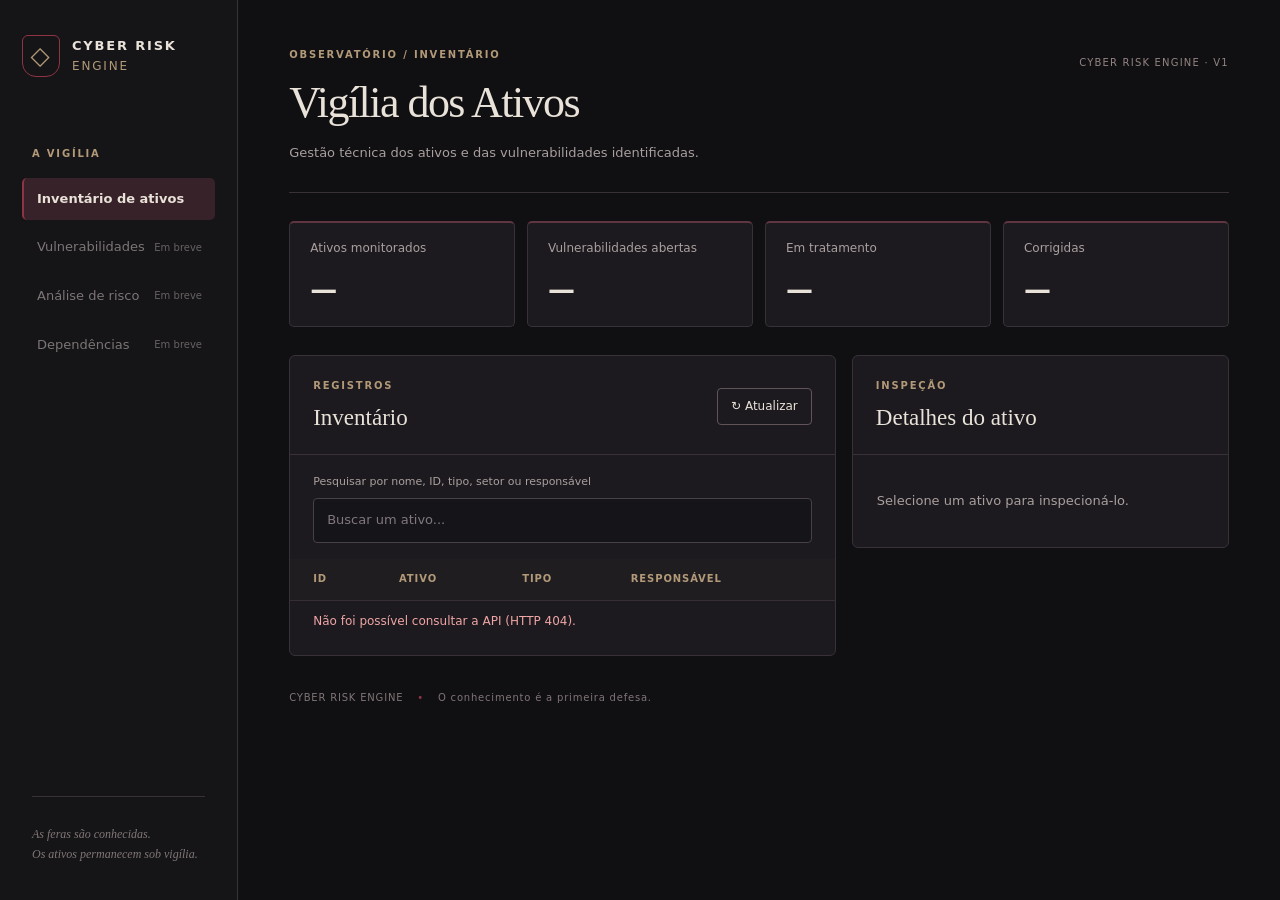
==== frontend/index.html @ 64e383eb "Adiciona Frontend" ====
<!doctype html>
<html lang="pt-BR">
<head>
  <meta charset="utf-8">
  <meta name="viewport" content="width=device-width, initial-scale=1">
  <meta name="theme-color" content="#111013">
  <title>Cyber Risk Engine | Vigília dos Ativos</title>
  <link rel="stylesheet" href="./style.css">
  <script src="./script.js" defer></script>
</head>
<body>
  <a class="skip-link" href="#principal">Ir para o conteúdo</a>
  <div class="layout">
    <aside class="sidebar" aria-label="Menu principal">
      <div class="brand">
        <span class="brand-symbol" aria-hidden="true">◇</span>
        <div><strong>CYBER RISK</strong><span>ENGINE</span></div>
      </div>
      <div class="sidebar-label">A VIGÍLIA</div>
      <nav aria-label="Seções do sistema">
        <a class="nav-link active" href="./" aria-current="page">Inventário de ativos</a>
        <span class="nav-link muted">Vulnerabilidades <small>Em breve</small></span>
        <span class="nav-link muted">Análise de risco <small>Em breve</small></span>
        <span class="nav-link muted">Dependências <small>Em breve</small></span>
      </nav>
      <p class="sidebar-foot">As feras são conhecidas.<br>Os ativos permanecem sob vigília.</p>
    </aside>

    <main id="principal" class="main">
      <header class="page-header">
        <div>
          <p class="eyebrow">OBSERVATÓRIO / INVENTÁRIO</p>
          <h1>Vigília dos Ativos</h1>
          <p class="subtitle">Gestão técnica dos ativos e das vulnerabilidades identificadas.</p>
        </div>
        <span class="version">CYBER RISK ENGINE · V1</span>
      </header>

      <section class="summary" aria-label="Resumo do inventário">
        <article class="metric"><span>Ativos monitorados</span><strong id="total-ativos">—</strong></article>
        <article class="metric"><span>Vulnerabilidades abertas</span><strong id="total-abertas">—</strong></article>
        <article class="metric"><span>Em tratamento</span><strong id="total-tratamento">—</strong></article>
        <article class="metric"><span>Corrigidas</span><strong id="total-corrigidas">—</strong></article>
      </section>

      <div class="content-grid">
        <section class="panel assets-panel" aria-labelledby="titulo-ativos">
          <div class="panel-head">
            <div><p class="eyebrow">REGISTROS</p><h2 id="titulo-ativos">Inventário</h2></div>
            <button id="atualizar" class="outline-btn" type="button">↻ Atualizar</button>
          </div>
          <div class="search-wrap">
            <label for="busca">Pesquisar por nome, ID, tipo, setor ou responsável</label>
            <input id="busca" type="search" placeholder="Buscar um ativo..." autocomplete="off">
          </div>
          <div class="table-scroll">
            <table>
              <thead><tr><th>ID</th><th>Ativo</th><th>Tipo</th><th>Responsável</th></tr></thead>
              <tbody id="lista-ativos"></tbody>
            </table>
          </div>
          <p id="mensagem" class="feedback" role="status" aria-live="polite">Carregando inventário...</p>
        </section>

        <section class="panel details-panel" aria-labelledby="titulo-detalhes">
          <div class="panel-head"><div><p class="eyebrow">INSPEÇÃO</p><h2 id="titulo-detalhes">Detalhes do ativo</h2></div></div>
          <div id="detalhes" class="details-content" aria-live="polite">
            <p class="placeholder">Selecione um ativo para inspecioná-lo.</p>
          </div>
        </section>
      </div>
      <footer class="footer">CYBER RISK ENGINE <span>•</span> O conhecimento é a primeira defesa.</footer>
    </main>
  </div>
</body>
</html>
---- frontend/style.css ----
:root {
  color-scheme: dark;
  --bg: #100f12;
  --sidebar: #151417;
  --surface: #1c1a1e;
  --surface-raised: #242126;
  --border: #383238;
  --text: #e9e2d9;
  --muted: #a99f9e;
  --wine: #8f3444;
  --wine-soft: #382229;
  --gold: #b29a79;
  --green: #7fa98b;
  --amber: #d2ac75;
}
* { box-sizing: border-box; }
html { min-width: 320px; }
body { margin: 0; font-family: "Segoe UI", system-ui, sans-serif; color: var(--text); background: var(--bg); line-height: 1.45; }
button, input { font: inherit; }
button, a, input { -webkit-tap-highlight-color: transparent; }
:focus-visible { outline: 2px solid var(--gold); outline-offset: 3px; }
.skip-link { position: absolute; left: 12px; top: -100px; padding: 10px; background: var(--text); color: var(--bg); z-index: 10; }
.skip-link:focus { top: 12px; }
.layout { min-height: 100vh; display: grid; grid-template-columns: 238px minmax(0, 1fr); }
.sidebar { background: var(--sidebar); border-right: 1px solid var(--border); padding: 35px 22px; display: flex; flex-direction: column; }
.brand { display: flex; align-items: center; gap: 12px; letter-spacing: .14em; font-size: 13px; line-height: 1.25; }
.brand strong, .brand span:not(.brand-symbol) { display: block; }
.brand span:not(.brand-symbol) { color: var(--gold); font-size: 12px; margin-top: 4px; }
.brand-symbol { display: grid; place-items: center; width: 38px; height: 42px; border: 1px solid var(--wine); border-radius: 6px 6px 14px 14px; color: var(--gold); font-size: 25px; }
.sidebar-label, .eyebrow { color: var(--gold); letter-spacing: .18em; font-size: 10px; font-weight: 700; }
.sidebar-label { margin: 70px 10px 16px; }
.sidebar nav { display: grid; gap: 6px; }
.nav-link { text-decoration: none; font-size: 13px; color: var(--muted); padding: 12px 13px; border-radius: 5px; border-left: 2px solid transparent; display: flex; justify-content: space-between; align-items: center; gap: 8px; }
.nav-link.active { background: var(--wine-soft); border-left-color: var(--wine); color: var(--text); font-weight: 600; }
.nav-link.muted { opacity: .7; cursor: default; }
.nav-link small { color: #8c8383; font-size: 10px; white-space: nowrap; }
.sidebar-foot { margin: auto 10px 0; padding-top: 28px; color: #827777; border-top: 1px solid var(--border); font-family: Georgia, serif; font-style: italic; font-size: 12px; line-height: 1.65; }
.main { width: min(1420px, 100%); padding: 48px clamp(22px, 4vw, 65px) 25px; margin: 0 auto; }
.page-header { display: flex; align-items: flex-start; justify-content: space-between; gap: 18px; border-bottom: 1px solid var(--border); padding-bottom: 29px; }
.eyebrow { margin: 0 0 8px; }
h1, h2, h3 { font-family: Georgia, "Times New Roman", serif; font-weight: 500; }
h1 { margin: 0; font-size: clamp(30px, 3.5vw, 44px); letter-spacing: -.035em; }
h2 { margin: 0; font-size: 23px; }
h3 { font-size: 21px; margin: 0 0 18px; }
.subtitle { color: var(--muted); font-size: 13px; margin: 10px 0 0; }
.version { color: #938582; font-size: 10px; letter-spacing: .12em; white-space: nowrap; padding-top: 8px; }
.summary { display: grid; grid-template-columns: repeat(4, minmax(0, 1fr)); gap: 12px; margin: 28px 0; }
.metric { min-width: 0; background: var(--surface); border: 1px solid var(--border); border-top: 2px solid #5e3540; border-radius: 5px; padding: 17px 20px; }
.metric span { display: block; color: var(--muted); font-size: 12px; }
.metric strong { font-size: 27px; font-weight: 600; display: block; margin-top: 12px; font-variant-numeric: tabular-nums; }
.content-grid { display: grid; grid-template-columns: minmax(0, 1.45fr) minmax(310px, 1fr); gap: 16px; align-items: start; }
.panel { min-width: 0; border: 1px solid var(--border); border-radius: 6px; background: var(--surface); overflow: hidden; }
.panel-head { display: flex; align-items: center; justify-content: space-between; gap: 12px; padding: 23px 23px 19px; border-bottom: 1px solid var(--border); }
.outline-btn { background: none; border: 1px solid #615459; color: var(--text); border-radius: 4px; font-size: 12px; padding: 9px 13px; cursor: pointer; }
.outline-btn:hover { background: var(--surface-raised); }
.search-wrap { padding: 19px 23px 16px; }
.search-wrap label { display: block; color: var(--muted); font-size: 11px; margin-bottom: 9px; }
.search-wrap input { background: #151418; color: var(--text); border: 1px solid #474047; width: 100%; border-radius: 4px; padding: 12px 13px; font-size: 13px; }
.search-wrap input::placeholder { color: #81777c; }
.table-scroll { overflow-x: auto; }
table { border-collapse: collapse; width: 100%; text-align: left; font-size: 12px; }
th { font-size: 10px; color: var(--gold); text-transform: uppercase; letter-spacing: .09em; font-weight: 600; background: #201d21; }
th, td { padding: 13px 15px; border-bottom: 1px solid #352e35; }
th:first-child, td:first-child { padding-left: 23px; }
tr.selected { background: #34232a; }
.asset-button { background: none; color: var(--text); border: 0; padding: 0; cursor: pointer; font-weight: 600; text-align: left; }
.asset-button:hover { color: #e1b7a5; text-decoration: underline; text-underline-offset: 3px; }
.asset-type { color: var(--muted); }
.feedback { color: var(--muted); font-size: 12px; min-height: 22px; padding: 0 23px 13px; }
.feedback.error { color: #efa5a5; }
.details-content { padding: 24px; }
.placeholder { color: var(--muted); font-size: 13px; }
.detail-id { color: var(--gold); font-size: 11px; letter-spacing: .11em; margin: -8px 0 18px; }
.details-grid { display: grid; grid-template-columns: 1fr auto; gap: 11px 12px; border-top: 1px solid var(--border); padding-top: 18px; margin: 0 0 25px; font-size: 12px; }
.details-grid dt { color: var(--muted); }
.details-grid dd { text-align: right; margin: 0; max-width: 220px; overflow-wrap: anywhere; }
.section-title { color: var(--gold); font-size: 11px; text-transform: uppercase; letter-spacing: .12em; margin-bottom: 12px; }
.vuln-list { display: grid; gap: 10px; padding: 0; margin: 0; list-style: none; }
.vuln-item { background: #201d21; border: 1px solid var(--border); border-left: 2px solid var(--wine); padding: 11px 12px; border-radius: 3px; }
.vuln-heading { font-size: 12px; overflow-wrap: anywhere; margin-bottom: 7px; }
.vuln-meta { display: flex; align-items: center; gap: 8px; flex-wrap: wrap; color: var(--muted); font-size: 11px; }
.status { padding: 3px 7px; border-radius: 3px; font-size: 10px; font-weight: 600; }
.status.aberto { background: #48242b; color: #eeabb0; }
.status.em_tratamento { background: #433626; color: var(--amber); }
.status.corrigida { background: #253a2d; color: #a2d0ae; }
.status.aceita { background: #36353a; color: #bfb6c7; }
.empty-vulns { color: var(--muted); font-size: 12px; }
.footer { color: #817577; font-size: 10px; letter-spacing: .08em; padding-top: 35px; }
.footer span { color: var(--wine); margin: 0 10px; }
@media (max-width: 1100px) { .content-grid { grid-template-columns: 1fr; } .summary { grid-template-columns: repeat(2,1fr); } }
@media (max-width: 700px) { .layout { display: block; } .sidebar { padding: 17px 19px; border-right: 0; border-bottom: 1px solid var(--border); } .sidebar-label,.sidebar-foot { display: none; } .sidebar nav { display: flex; overflow-x: auto; margin-top: 14px; } .nav-link { flex-shrink: 0; white-space: nowrap; } .nav-link.muted { display: none; } .page-header { flex-direction: column; } .main { padding: 28px 16px; } .version { display: none; } .summary { gap: 8px; } .metric { padding: 14px; } .panel-head,.search-wrap,.details-content { padding-left: 16px; padding-right: 16px; } th:first-child,td:first-child { padding-left: 16px; } }
@media (prefers-reduced-motion: no-preference) { .outline-btn,.asset-button,.nav-link { transition: background .15s ease,color .15s ease; } }
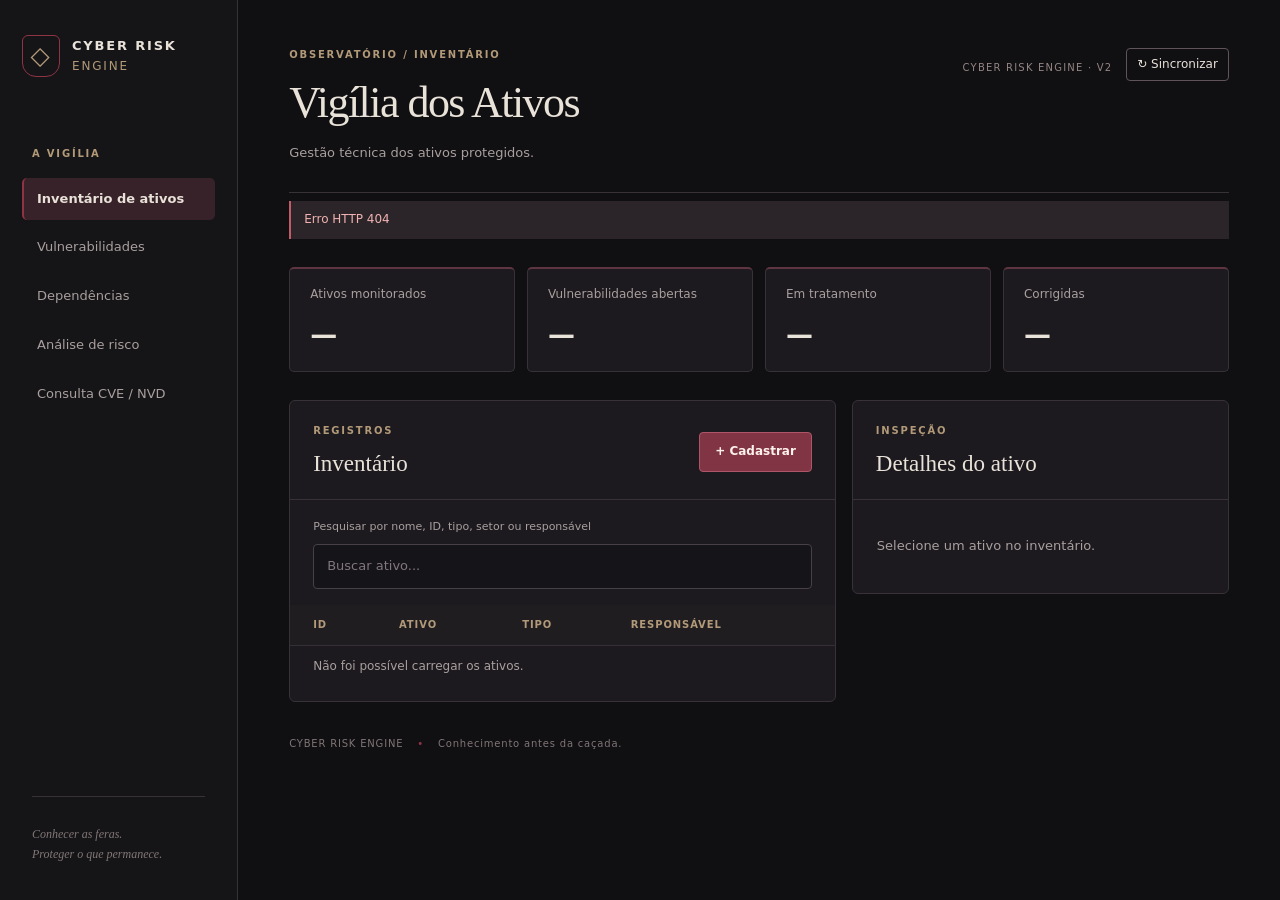
==== commit 5e28ef90: "Adiciona modulos da interface web" ====
--- a/frontend/index.html
+++ b/frontend/index.html
@@ -3,74 +3,111 @@
 <head>
   <meta charset="utf-8">
   <meta name="viewport" content="width=device-width, initial-scale=1">
-  <meta name="theme-color" content="#111013">
-  <title>Cyber Risk Engine | Vigília dos Ativos</title>
+  <meta name="theme-color" content="#100f12">
+  <title>Cyber Risk Engine — A Vigília</title>
   <link rel="stylesheet" href="./style.css">
-  <script src="./script.js" defer></script>
+  <script defer src="./script.js"></script>
 </head>
 <body>
   <a class="skip-link" href="#principal">Ir para o conteúdo</a>
   <div class="layout">
     <aside class="sidebar" aria-label="Menu principal">
-      <div class="brand">
-        <span class="brand-symbol" aria-hidden="true">◇</span>
-        <div><strong>CYBER RISK</strong><span>ENGINE</span></div>
-      </div>
+      <div class="brand"><span class="brand-symbol" aria-hidden="true">◇</span><div><strong>CYBER RISK</strong><span>ENGINE</span></div></div>
       <div class="sidebar-label">A VIGÍLIA</div>
-      <nav aria-label="Seções do sistema">
-        <a class="nav-link active" href="./" aria-current="page">Inventário de ativos</a>
-        <span class="nav-link muted">Vulnerabilidades <small>Em breve</small></span>
-        <span class="nav-link muted">Análise de risco <small>Em breve</small></span>
-        <span class="nav-link muted">Dependências <small>Em breve</small></span>
+      <nav aria-label="Seções">
+        <button class="nav-link active" data-view="ativos" aria-current="page">Inventário de ativos</button>
+        <button class="nav-link" data-view="vulnerabilidades">Vulnerabilidades</button>
+        <button class="nav-link" data-view="dependencias">Dependências</button>
+        <button class="nav-link" data-view="risco">Análise de risco</button>
+        <button class="nav-link" data-view="nvd">Consulta CVE / NVD</button>
       </nav>
-      <p class="sidebar-foot">As feras são conhecidas.<br>Os ativos permanecem sob vigília.</p>
+      <p class="sidebar-foot">Conhecer as feras.<br>Proteger o que permanece.</p>
     </aside>
 
-    <main id="principal" class="main">
+    <main class="main" id="principal">
       <header class="page-header">
-        <div>
-          <p class="eyebrow">OBSERVATÓRIO / INVENTÁRIO</p>
-          <h1>Vigília dos Ativos</h1>
-          <p class="subtitle">Gestão técnica dos ativos e das vulnerabilidades identificadas.</p>
+        <div><p class="eyebrow" id="secao-label">OBSERVATÓRIO / INVENTÁRIO</p>
+          <h1 id="titulo-pagina">Vigília dos Ativos</h1>
+          <p class="subtitle" id="subtitulo-pagina">Gestão técnica dos ativos protegidos.</p></div>
+        <div class="header-tools"><span class="version">CYBER RISK ENGINE · V2</span><button class="outline-btn compact" id="atualizar-geral" type="button">↻ Sincronizar</button></div>
+      </header>
+      <p class="global-feedback" id="feedback" role="status" aria-live="polite"></p>
+
+      <section id="view-ativos" class="view active" aria-labelledby="titulo-pagina">
+        <section class="summary" aria-label="Resumo do inventário">
+          <article class="metric"><span>Ativos monitorados</span><strong id="total-ativos">—</strong></article>
+          <article class="metric"><span>Vulnerabilidades abertas</span><strong id="total-abertas">—</strong></article>
+          <article class="metric"><span>Em tratamento</span><strong id="total-tratamento">—</strong></article>
+          <article class="metric"><span>Corrigidas</span><strong id="total-corrigidas">—</strong></article>
+        </section>
+        <div class="content-grid">
+          <section class="panel assets-panel" aria-labelledby="titulo-ativos">
+            <div class="panel-head"><div><p class="eyebrow">REGISTROS</p><h2 id="titulo-ativos">Inventário</h2></div>
+              <button class="primary-btn" id="novo-ativo" type="button">+ Cadastrar</button></div>
+            <div class="search-wrap"><label for="busca">Pesquisar por nome, ID, tipo, setor ou responsável</label>
+              <input id="busca" type="search" autocomplete="off" placeholder="Buscar ativo..."></div>
+            <div class="table-scroll"><table><thead><tr><th>ID</th><th>Ativo</th><th>Tipo</th><th>Responsável</th></tr></thead><tbody id="lista-ativos"></tbody></table></div>
+            <p id="mensagem-ativos" class="feedback">Carregando inventário...</p>
+          </section>
+          <section class="panel details-panel" aria-labelledby="titulo-detalhes">
+            <div class="panel-head"><div><p class="eyebrow">INSPEÇÃO</p><h2 id="titulo-detalhes">Detalhes do ativo</h2></div></div>
+            <div id="detalhes" class="details-content"><p class="placeholder">Selecione um ativo no inventário.</p></div>
+          </section>
         </div>
-        <span class="version">CYBER RISK ENGINE · V1</span>
-      </header>
-
-      <section class="summary" aria-label="Resumo do inventário">
-        <article class="metric"><span>Ativos monitorados</span><strong id="total-ativos">—</strong></article>
-        <article class="metric"><span>Vulnerabilidades abertas</span><strong id="total-abertas">—</strong></article>
-        <article class="metric"><span>Em tratamento</span><strong id="total-tratamento">—</strong></article>
-        <article class="metric"><span>Corrigidas</span><strong id="total-corrigidas">—</strong></article>
       </section>
 
-      <div class="content-grid">
-        <section class="panel assets-panel" aria-labelledby="titulo-ativos">
-          <div class="panel-head">
-            <div><p class="eyebrow">REGISTROS</p><h2 id="titulo-ativos">Inventário</h2></div>
-            <button id="atualizar" class="outline-btn" type="button">↻ Atualizar</button>
-          </div>
-          <div class="search-wrap">
-            <label for="busca">Pesquisar por nome, ID, tipo, setor ou responsável</label>
-            <input id="busca" type="search" placeholder="Buscar um ativo..." autocomplete="off">
-          </div>
-          <div class="table-scroll">
-            <table>
-              <thead><tr><th>ID</th><th>Ativo</th><th>Tipo</th><th>Responsável</th></tr></thead>
-              <tbody id="lista-ativos"></tbody>
-            </table>
-          </div>
-          <p id="mensagem" class="feedback" role="status" aria-live="polite">Carregando inventário...</p>
-        </section>
+      <section id="view-vulnerabilidades" class="view" hidden>
+        <div class="panel">
+          <div class="panel-head"><div><p class="eyebrow">FERAS IDENTIFICADAS</p><h2>Vulnerabilidades</h2></div>
+            <button id="nova-vuln" class="primary-btn" type="button">+ Associar vulnerabilidade</button></div>
+          <div class="toolbar"><div class="field compact-field"><label for="filtro-vuln-ativo">Ativo</label><select id="filtro-vuln-ativo"></select></div>
+            <div class="field compact-field"><label for="filtro-vuln-status">Status</label><select id="filtro-vuln-status"><option value="">Todos</option><option value="ABERTO">Aberto</option><option value="EM_TRATAMENTO">Em tratamento</option><option value="CORRIGIDA">Corrigida</option><option value="ACEITA">Aceita</option></select></div></div>
+          <div class="table-scroll"><table><thead><tr><th>ID</th><th>Descrição</th><th>CVE / CWE</th><th>CVSS</th><th>Tratamento</th><th>Ações</th></tr></thead><tbody id="lista-vulns"></tbody></table></div>
+          <p class="feedback" id="mensagem-vulns"></p>
+        </div>
+      </section>
 
-        <section class="panel details-panel" aria-labelledby="titulo-detalhes">
-          <div class="panel-head"><div><p class="eyebrow">INSPEÇÃO</p><h2 id="titulo-detalhes">Detalhes do ativo</h2></div></div>
-          <div id="detalhes" class="details-content" aria-live="polite">
-            <p class="placeholder">Selecione um ativo para inspecioná-lo.</p>
-          </div>
-        </section>
-      </div>
-      <footer class="footer">CYBER RISK ENGINE <span>•</span> O conhecimento é a primeira defesa.</footer>
+      <section id="view-dependencias" class="view" hidden>
+        <div class="panel">
+          <div class="panel-head"><div><p class="eyebrow">VÍNCULOS</p><h2>Dependências entre ativos</h2></div>
+            <button class="primary-btn" type="button" id="nova-dep">+ Criar vínculo</button></div>
+          <div class="toolbar"><div class="field compact-field"><label for="filtro-dep-ativo">Ativo dependente (destino)</label><select id="filtro-dep-ativo"></select></div></div>
+          <p class="hint">O ativo escolhido recebe parte do risco do ativo de origem.</p>
+          <div class="table-scroll"><table><thead><tr><th>Ativo dependente</th><th>Origem do risco</th><th>Nível</th><th>Peso</th><th>Ação</th></tr></thead><tbody id="lista-deps"></tbody></table></div>
+          <p class="feedback" id="mensagem-deps"></p>
+        </div>
+      </section>
+
+      <section id="view-risco" class="view" hidden>
+        <div class="panel">
+          <div class="panel-head"><div><p class="eyebrow">MODELO MATEMÁTICO</p><h2>Risco efetivo</h2></div>
+            <button type="button" id="recalcular" class="outline-btn">↻ Recalcular</button></div>
+          <p class="hint">Risco próprio <strong>b = Mv</strong>. Risco efetivo <strong>(I − A)x = b</strong>. Os valores são pontuações do modelo e podem ultrapassar 10 pela soma e propagação.</p>
+          <div id="risco-resumo" class="risk-resumo"></div>
+          <div class="table-scroll"><table><thead><tr><th>Ativo</th><th>Risco próprio</th><th>Risco efetivo</th><th>Comparação</th></tr></thead><tbody id="lista-riscos"></tbody></table></div>
+          <details class="matrix-details"><summary>Inspecionar matrizes M, v, b, A, I − A e x</summary><pre id="matrizes"></pre></details>
+        </div>
+      </section>
+
+      <section id="view-nvd" class="view" hidden>
+        <div class="panel">
+          <div class="panel-head"><div><p class="eyebrow">REGISTROS EXTERNOS</p><h2>Pesquisa de CVEs na NVD</h2></div></div>
+          <form id="form-nvd" class="toolbar search-toolbar">
+            <div class="field"><label for="termo-nvd">Termo da vulnerabilidade</label><input id="termo-nvd" name="termo" type="search" minlength="2" placeholder="Ex.: SQL Injection, XSS, RCE" required></div>
+            <button class="primary-btn" type="submit">Pesquisar</button>
+          </form>
+          <p class="hint">Consulta ao serviço NVD. Os resultados dependem da disponibilidade da API e do período de pesquisa configurado no backend. Escolha um resultado para associá-lo a um ativo.</p>
+          <div class="table-scroll"><table><thead><tr><th>CVE</th><th>Descrição</th><th>CWE</th><th>CVSS</th><th></th></tr></thead><tbody id="lista-cves"></tbody></table></div>
+          <p class="feedback" id="mensagem-nvd">Nenhuma pesquisa realizada.</p>
+        </div>
+      </section>
+
+      <footer class="footer">CYBER RISK ENGINE <span>•</span> Conhecimento antes da caçada.</footer>
     </main>
   </div>
+
+  <dialog id="dialogo" class="dialog"><form id="form-dialogo" method="dialog"><div class="dialog-head"><p class="eyebrow" id="dialogo-eyebrow">REGISTRO</p><h2 id="dialogo-titulo">Novo registro</h2></div>
+    <div id="dialogo-campos" class="form-grid"></div><p id="dialogo-erro" class="dialog-error" role="alert"></p>
+    <div class="dialog-actions"><button type="button" class="outline-btn" id="cancelar-dialogo">Cancelar</button><button type="submit" class="primary-btn" id="salvar-dialogo">Salvar alterações</button></div></form></dialog>
 </body>
 </html>
--- a/frontend/style.css
+++ b/frontend/style.css
@@ -90,3 +90,66 @@
 @media (max-width: 1100px) { .content-grid { grid-template-columns: 1fr; } .summary { grid-template-columns: repeat(2,1fr); } }
 @media (max-width: 700px) { .layout { display: block; } .sidebar { padding: 17px 19px; border-right: 0; border-bottom: 1px solid var(--border); } .sidebar-label,.sidebar-foot { display: none; } .sidebar nav { display: flex; overflow-x: auto; margin-top: 14px; } .nav-link { flex-shrink: 0; white-space: nowrap; } .nav-link.muted { display: none; } .page-header { flex-direction: column; } .main { padding: 28px 16px; } .version { display: none; } .summary { gap: 8px; } .metric { padding: 14px; } .panel-head,.search-wrap,.details-content { padding-left: 16px; padding-right: 16px; } th:first-child,td:first-child { padding-left: 16px; } }
 @media (prefers-reduced-motion: no-preference) { .outline-btn,.asset-button,.nav-link { transition: background .15s ease,color .15s ease; } }
+
+/* Complementos da versão integral: sem acrescentar ruído visual */
+[hidden], .view[hidden] { display: none !important; }
+.view { margin-top: 24px; }
+.view.active { display: block; }
+button { font: inherit; }
+.sidebar .nav-link { width: 100%; background: transparent; border-top: 0; border-right: 0; border-bottom: 0; text-align: left; cursor: pointer; }
+.sidebar .nav-link:hover { color: var(--text); background: #252028; }
+.sidebar .nav-link.active { background: var(--wine-soft); border-left-color: var(--wine); }
+.header-tools { display: flex; gap: 14px; align-items: center; }
+.primary-btn { background: #813443; color: #fff2ec; border: 1px solid #ae5668; border-radius: 4px; font-size: 12px; padding: 10px 15px; cursor: pointer; font-weight: 600; }
+.primary-btn:hover { background: #a04354; }
+.primary-btn:disabled, .outline-btn:disabled { opacity: .55; cursor: wait; }
+.compact { padding: 7px 10px; }
+.global-feedback { margin: 8px 0 0; min-height: 0; font-size: 12px; }
+.global-feedback:not(:empty) { padding: 10px 13px; background: #2b2529; border-left: 2px solid var(--gold); }
+.global-feedback.error { color: #f0b3b1; border-left-color: #c15b68; }
+.panel-head { flex-wrap: wrap; }
+.toolbar { padding: 18px 22px; display: flex; flex-wrap: wrap; gap: 14px; align-items: flex-end; }
+.field { display: flex; flex-direction: column; gap: 7px; min-width: 0; flex: 1; }
+.field label { font-size: 11px; color: var(--gold); }
+.field input, .field select, .field textarea { width: 100%; color: var(--text); background: #151418; border: 1px solid #474047; padding: 11px; border-radius: 4px; font: inherit; font-size: 13px; }
+.field textarea { min-height: 84px; resize: vertical; }
+.compact-field { flex: 0 1 310px; }
+.search-toolbar .field { flex: 1 1 320px; }
+.hint { font-size: 12px; color: var(--muted); padding: 0 23px 18px; margin: 0; line-height: 1.6; }
+.hint strong { color: var(--text); }
+.table-scroll td { vertical-align: middle; }
+.row-actions, .detail-actions { display: flex; flex-wrap: wrap; gap: 8px; }
+.row-actions { white-space: nowrap; }
+.text-button { background: none; border: none; color: #d5bda2; text-decoration: underline; text-underline-offset: 3px; cursor: pointer; padding: 4px 2px; font-size: 11px; }
+.text-button.danger { color: #df9194; }
+.small-btn { padding: 7px 9px; }
+.detail-actions { border-top: 1px solid var(--border); padding-top: 18px; margin-bottom: 20px; }
+.mono { font-family: Consolas, monospace; font-size: 12px; }
+.muted { color: var(--muted); }
+.risk-resumo { padding: 0 23px 13px; display: flex; flex-wrap: wrap; gap: 20px; font-size: 12px; color: var(--muted); }
+.risk-resumo strong { font-size: 16px; color: var(--text); }
+.risk-bar { width: 130px; background: #382b31; height: 7px; border-radius: 4px; overflow: hidden; }
+.risk-bar span { display: block; height: 100%; background: #9f5561; border-radius: 4px; }
+.matrix-details { padding: 22px; border-top: 1px solid var(--border); }
+.matrix-details summary { cursor: pointer; color: var(--gold); font-size: 12px; }
+.matrix-details pre { padding: 18px; background: #141217; border: 1px solid var(--border); font-size: 12px; color: #c9c1ba; overflow-x: auto; line-height: 1.6; }
+.dialog { width: min(530px, calc(100% - 32px)); max-height: calc(100dvh - 30px); overflow-y: auto; background: #201c22; border: 1px solid #675058; color: var(--text); border-radius: 8px; padding: 0; box-shadow: 0 20px 90px #0009; }
+.dialog::backdrop { background: rgba(5,5,8,.80); }
+.dialog-head { padding: 24px 25px 15px; border-bottom: 1px solid var(--border); }
+.dialog-head h2 { margin: 0; }
+.form-grid { display: grid; grid-template-columns: repeat(2, minmax(0,1fr)); gap: 17px 13px; padding: 23px 25px 12px; }
+.form-grid .wide { grid-column: 1 / -1; }
+.dialog-error { margin: 0 25px 12px; font-size: 12px; color: #f1aaa8; }
+.dialog-actions { padding: 10px 25px 24px; display: flex; justify-content: flex-end; gap: 10px; }
+.small-note { color: var(--muted); font-size: 11px; }
+@media (max-width: 700px) {
+  .sidebar .nav-link { white-space: nowrap; width: auto; }
+  .sidebar nav { display: flex; }
+  .header-tools .version { display: none; }
+  .toolbar { padding: 14px 16px; }
+  .hint { padding: 0 16px 15px; }
+  .form-grid { grid-template-columns: 1fr; }
+  .form-grid .wide { grid-column: auto; }
+  .detail-actions { gap: 6px; }
+  .metric strong { font-size: 23px; }
+}
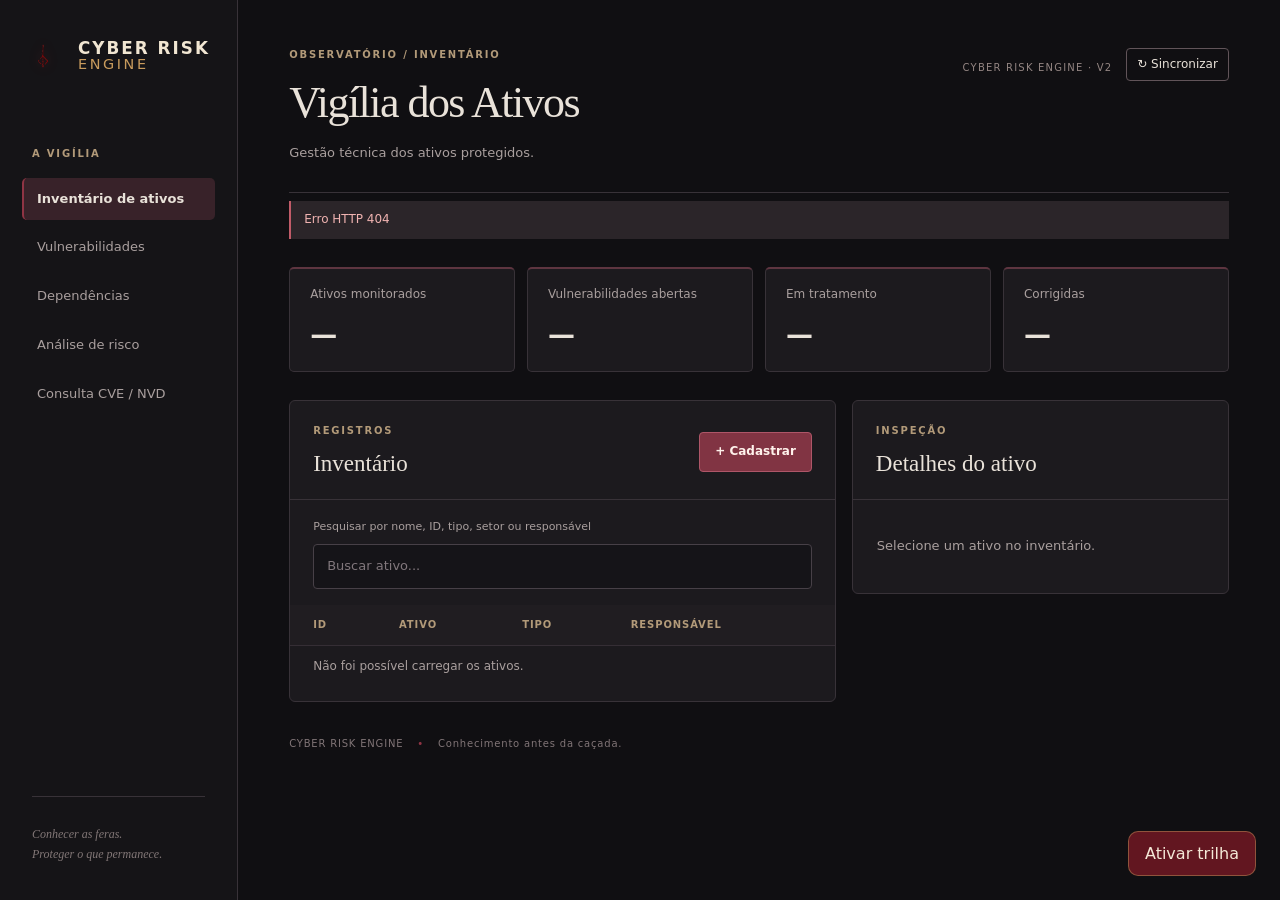
==== commit 63be1472: "Adiciona simbolo dos cacadores e player de musica" ====
--- a/frontend/index.html
+++ b/frontend/index.html
@@ -4,7 +4,15 @@
   <meta charset="utf-8">
   <meta name="viewport" content="width=device-width, initial-scale=1">
   <meta name="theme-color" content="#100f12">
+
   <title>Cyber Risk Engine — A Vigília</title>
+
+  <link
+    rel="icon"
+    type="image/png"
+    href="./assets/img/hunters-mark.png"
+  >
+
   <link rel="stylesheet" href="./style.css">
   <script defer src="./script.js"></script>
 </head>
@@ -12,7 +20,17 @@
   <a class="skip-link" href="#principal">Ir para o conteúdo</a>
   <div class="layout">
     <aside class="sidebar" aria-label="Menu principal">
-      <div class="brand"><span class="brand-symbol" aria-hidden="true">◇</span><div><strong>CYBER RISK</strong><span>ENGINE</span></div></div>
+      <div class="brand">
+        <img
+          src="./assets/img/hunters-mark.png"
+          alt="Marca dos Caçadores"
+          class="brand-mark"
+        />
+        <div class="brand-text">
+          <span class="brand-title">CYBER RISK</span>
+          <span class="brand-subtitle">ENGINE</span>
+        </div>
+      </div>
       <div class="sidebar-label">A VIGÍLIA</div>
       <nav aria-label="Seções">
         <button class="nav-link active" data-view="ativos" aria-current="page">Inventário de ativos</button>
@@ -109,5 +127,12 @@
   <dialog id="dialogo" class="dialog"><form id="form-dialogo" method="dialog"><div class="dialog-head"><p class="eyebrow" id="dialogo-eyebrow">REGISTRO</p><h2 id="dialogo-titulo">Novo registro</h2></div>
     <div id="dialogo-campos" class="form-grid"></div><p id="dialogo-erro" class="dialog-error" role="alert"></p>
     <div class="dialog-actions"><button type="button" class="outline-btn" id="cancelar-dialogo">Cancelar</button><button type="submit" class="primary-btn" id="salvar-dialogo">Salvar alterações</button></div></form></dialog>
-</body>
+    <audio id="bgMusic" loop>
+      <source src="./assets/audio/laurence.mp3" type="audio/mpeg" />
+      Seu navegador não suporta áudio.
+    </audio>
+    <div class="music-control">
+      <button id="toggleMusicBtn" type="button">Ativar trilha</button>
+    </div>
+  </body>
 </html>
--- a/frontend/style.css
+++ b/frontend/style.css
@@ -23,9 +23,10 @@
 .skip-link:focus { top: 12px; }
 .layout { min-height: 100vh; display: grid; grid-template-columns: 238px minmax(0, 1fr); }
 .sidebar { background: var(--sidebar); border-right: 1px solid var(--border); padding: 35px 22px; display: flex; flex-direction: column; }
-.brand { display: flex; align-items: center; gap: 12px; letter-spacing: .14em; font-size: 13px; line-height: 1.25; }
-.brand strong, .brand span:not(.brand-symbol) { display: block; }
-.brand span:not(.brand-symbol) { color: var(--gold); font-size: 12px; margin-top: 4px; }
+.brand { display: flex; align-items: center; gap: 14px; letter-spacing: .14em; font-size: 13px; line-height: 1.25; }
+.brand-mark {width: 42px;height: 42px;object-fit: contain;filter: drop-shadow(0 0 6px rgba(145, 22, 22, 0.45));}
+.brand-text {display: flex;flex-direction: column;line-height: 1.1;}.brand-title {font-size: 1.05rem;font-weight: 700;letter-spacing: 0.12em;color: #f1e6d2;}
+.brand-subtitle {font-size: 0.9rem;letter-spacing: 0.18em;color: #c89b5d;}
 .brand-symbol { display: grid; place-items: center; width: 38px; height: 42px; border: 1px solid var(--wine); border-radius: 6px 6px 14px 14px; color: var(--gold); font-size: 25px; }
 .sidebar-label, .eyebrow { color: var(--gold); letter-spacing: .18em; font-size: 10px; font-weight: 700; }
 .sidebar-label { margin: 70px 10px 16px; }
@@ -153,3 +154,26 @@
   .detail-actions { gap: 6px; }
   .metric strong { font-size: 23px; }
 }
+
+.music-control {
+  position: fixed;
+  right: 24px;
+  bottom: 24px;
+  z-index: 999;
+}
+
+.music-control button {
+  background: rgba(110, 24, 35, 0.88);
+  color: #f5e9d8;
+  border: 1px solid rgba(200, 155, 93, 0.45);
+  padding: 10px 16px;
+  border-radius: 10px;
+  cursor: pointer;
+  font-family: inherit;
+  transition: 0.2s ease;
+}
+
+.music-control button:hover {
+  background: rgba(145, 31, 45, 0.95);
+  transform: translateY(-1px);
+}
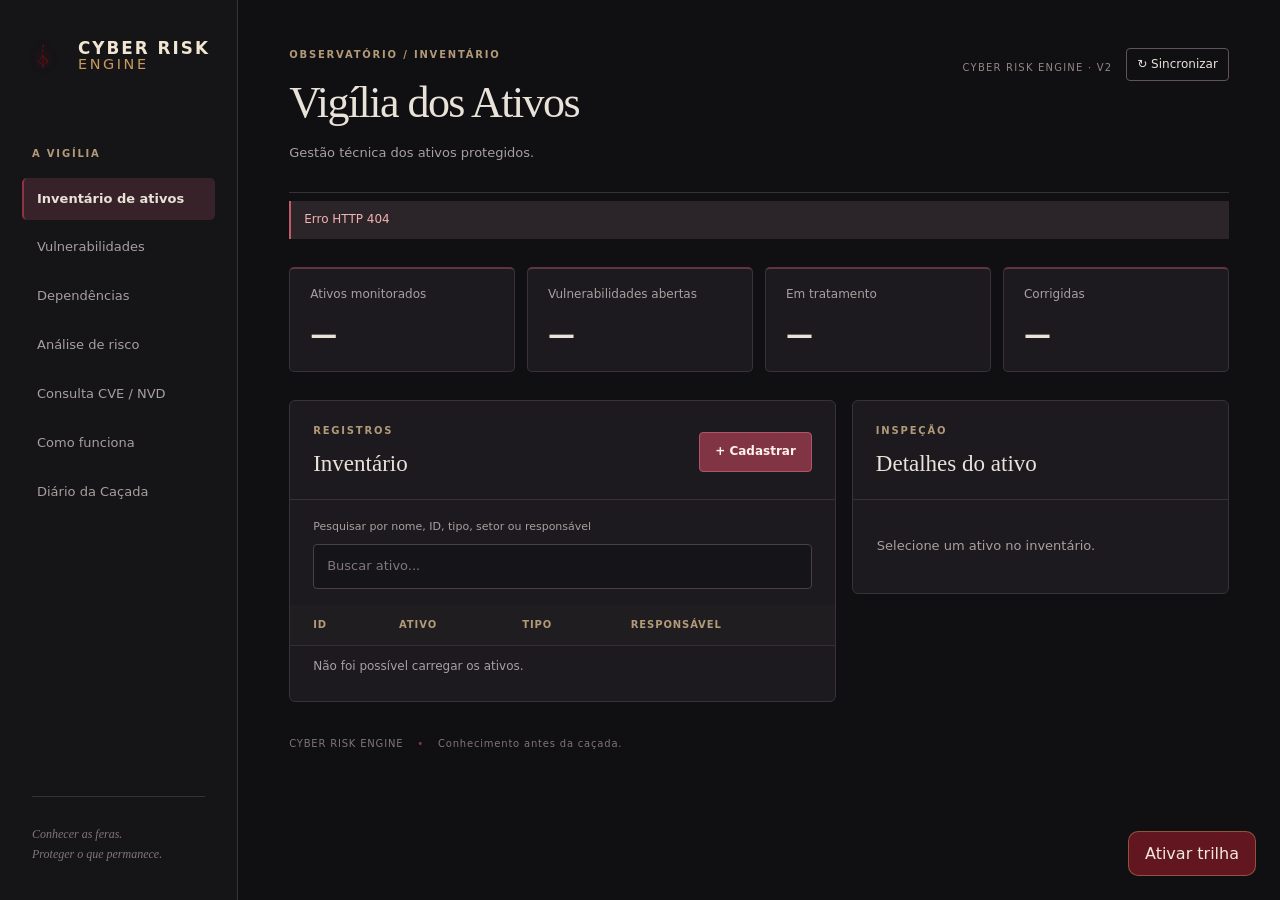
==== commit a4e235e8: "Adiciona estrutura do Codice e Diario da Cacada" ====
--- a/frontend/index.html
+++ b/frontend/index.html
@@ -4,15 +4,8 @@
   <meta charset="utf-8">
   <meta name="viewport" content="width=device-width, initial-scale=1">
   <meta name="theme-color" content="#100f12">
-
+  <link rel="icon" type="image/png" href="./assets/img/hunters-mark.png">
   <title>Cyber Risk Engine — A Vigília</title>
-
-  <link
-    rel="icon"
-    type="image/png"
-    href="./assets/img/hunters-mark.png"
-  >
-
   <link rel="stylesheet" href="./style.css">
   <script defer src="./script.js"></script>
 </head>
@@ -38,6 +31,8 @@
         <button class="nav-link" data-view="dependencias">Dependências</button>
         <button class="nav-link" data-view="risco">Análise de risco</button>
         <button class="nav-link" data-view="nvd">Consulta CVE / NVD</button>
+        <button class="nav-link" data-view="guia">Como funciona</button>
+        <button class="nav-link" data-view="diario">Diário da Caçada</button>
       </nav>
       <p class="sidebar-foot">Conhecer as feras.<br>Proteger o que permanece.</p>
     </aside>
@@ -120,6 +115,45 @@
         </div>
       </section>
 
+<section id="view-guia" class="view" hidden>
+  <div class="panel guide-panel">
+    <div class="panel-head"><div><p class="eyebrow">CÓDICE DO CAÇADOR</p><h2>Como funciona</h2></div></div>
+    <p class="hint guide-intro">O Cyber Risk Engine reúne inventário, gestão de vulnerabilidades e propagação de risco. O tema da caçada é uma metáfora visual; as operações seguem critérios técnicos.</p>
+    <div class="guide-list">
+      <details open><summary>01 · Inventário de ativos</summary><p>Cadastre Notebook, Servidor, Roteador ou Aplicação Web, com identificador único, responsável, setor e atributo próprio de cada tipo. É possível consultar, atualizar e remover registros. Os dados são mantidos pelo backend Python.</p></details>
+      <details><summary>02 · Vulnerabilidades e tratamento</summary><p>Associe uma ou mais falhas a um ativo. Cada vulnerabilidade possui ID, descrição, categoria/CWE, severidade e status: ABERTO, EM_TRATAMENTO, CORRIGIDA ou ACEITA. No sistema, marcar CORRIGIDA reduz a contribuição da falha no cálculo, mas não substitui uma verificação técnica de correção.</p></details>
+      <details><summary>03 · CVE, CWE, CVSS e NVD</summary><p>CVE identifica uma vulnerabilidade publicada; CWE classifica o tipo de fraqueza; CVSS fornece uma pontuação de severidade. A consulta à NVD busca essas referências. Associar um CVE ao seu inventário é uma simulação de avaliação — não prova que o ativo tenha aquela falha.</p></details>
+      <details><summary>04 · Dependências e propagação</summary><p>Quando um ativo depende de outro, parte do risco da origem pode influenciar o dependente. O nível selecionado corresponde a um peso na matriz de dependências A. A direção do vínculo importa.</p></details>
+      <details><summary>05 · Álgebra linear e risco efetivo</summary><p>O modelo monta uma matriz M de incidência de vulnerabilidades, o vetor v de severidades e o vetor de risco próprio b = Mv. Com a matriz A das dependências, resolve (I − A)x = b para obter o risco efetivo x. O valor efetivo pode superar 10 por soma e propagação; não é um CVSS individual.</p></details>
+      <details><summary>06 · Frontend, API e persistência</summary><p>O navegador envia requisições HTTP ao FastAPI. O backend aplica validações e regras do domínio, e persiste os registros no arquivo JSON configurado. A interface exibe o resultado recebido da API, sem recalcular o risco por conta própria.</p></details>
+      <details><summary>07 · Diário da Caçada e Docker</summary><p>O diário armazena eventos observados em operações bem-sucedidas da API (como mudança de tratamento e remoção de dependências), com horário registrado pelo servidor. Isso não equivale a provar mitigação real da falha. A comprovação de Docker operando por 24 horas exigirá monitoramento externo periódico de /health e um registro próprio dos resultados, inclusive falhas.</p></details>
+    </div>
+  </div>
+</section>
+
+<section id="view-diario" class="view" hidden>
+  <div class="panel diary-panel">
+    <div class="panel-head">
+      <div><p class="eyebrow">REGISTRO DAS FERAS</p><h2>Diário da Caçada</h2></div>
+      <button class="outline-btn compact" type="button" id="recarregar-diario">↻ Atualizar diário</button>
+    </div>
+    <p class="hint">Histórico automático de alterações concluídas pela API web. Uma vulnerabilidade “abatida” significa apenas <strong>status CORRIGIDA registrado</strong>, não confirmação independente da remediação.</p>
+    <div class="diary-summary" aria-label="Contadores de eventos registrados">
+      <div><span>Registros</span><strong id="diario-total">—</strong></div>
+      <div><span>Em caçada</span><strong id="diario-tratamento">—</strong></div>
+      <div><span>Abatidas</span><strong id="diario-corrigidas">—</strong></div>
+    </div>
+    <div class="toolbar"><div class="field compact-field"><label for="filtro-diario">Filtrar eventos</label>
+      <select id="filtro-diario"><option value="">Todos os registros</option><option value="tratamento">Mudanças de tratamento</option><option value="vulnerabilidade">Vulnerabilidades</option><option value="ativo">Ativos</option><option value="dependencia">Dependências</option></select>
+    </div></div>
+    <ol id="diario-eventos" class="diary-list" aria-live="polite"></ol>
+    <p class="feedback" id="diario-mensagem">Abra o diário para carregar os eventos.</p>
+  </div>
+  <div class="diary-notice"><strong>Monitoramento contínuo do Docker · pendente</strong>
+    <p>O diário registra operações da aplicação. Ainda não apresenta prova de disponibilidade por 24 horas. Essa evidência será coletada posteriormente por um monitor externo, com verificações periódicas do endpoint <code>/health</code> e registro de sucessos e falhas.</p>
+  </div>
+</section>
+
       <footer class="footer">CYBER RISK ENGINE <span>•</span> Conhecimento antes da caçada.</footer>
     </main>
   </div>
--- a/frontend/style.css
+++ b/frontend/style.css
@@ -177,3 +177,51 @@
   background: rgba(145, 31, 45, 0.95);
   transform: translateY(-1px);
 }
+
+/* Refinamento visual: descrições extensas sem poluir a interface */
+.descricao-expansivel {
+  max-width: 100%;
+  overflow-wrap: anywhere;
+  line-height: 1.6;
+  color: var(--text);
+}
+.link-discreto {
+  display: block;
+  margin-top: 8px;
+  padding: 0;
+  border: 0;
+  background: transparent;
+  color: var(--gold);
+  cursor: pointer;
+  font-size: 12px;
+  text-align: left;
+  text-decoration: underline;
+  text-underline-offset: 3px;
+}
+.link-discreto:hover { color: #dfc5a2; }
+.link-discreto:focus-visible { outline: 2px solid var(--gold); outline-offset: 3px; }
+#lista-vulns td:nth-child(2) { min-width: 210px; max-width: 360px; }
+
+/* Codice e Diario: mesmos tokens de cor, sem excesso de elementos */
+.guide-intro { padding-top: 18px; }
+.guide-list { padding: 0 22px 22px; display: grid; gap: 9px; }
+.guide-list details { border: 1px solid var(--border); background: #201d21; border-radius: 5px; padding: 14px 16px; }
+.guide-list summary { color: var(--text); cursor: pointer; font-family: Georgia, serif; font-size: 16px; }
+.guide-list summary::marker { color: var(--gold); }
+.guide-list details[open] { border-left: 2px solid var(--wine); }
+.guide-list p { font-size: 13px; color: var(--muted); line-height: 1.8; margin: 12px 0 0; max-width: 85ch; }
+.diary-summary { padding: 0 22px 16px; display: flex; gap: 12px; flex-wrap: wrap; }
+.diary-summary > div { flex: 1; min-width: 130px; border: 1px solid var(--border); border-radius: 5px; padding: 12px 15px; background: #211d22; }
+.diary-summary span { display: block; color: var(--muted); font-size: 11px; }
+.diary-summary strong { display: block; margin-top: 4px; font-size: 23px; font-weight: 600; }
+.diary-list { list-style: none; padding: 0 22px; display: grid; gap: 10px; margin: 0 0 18px; }
+.diary-entry { padding: 15px 17px; border-left: 2px solid var(--wine); background: #211d22; border-radius: 4px; }
+.diary-entry-head { display: flex; justify-content: space-between; gap: 10px; align-items: baseline; flex-wrap: wrap; }
+.diary-entry-head strong { color: var(--text); font-size: 13px; }
+.diary-entry-head time { color: var(--gold); font-size: 11px; }
+.diary-context,.diary-change { color: var(--muted); font-size: 12px; margin: 8px 0 0; overflow-wrap: anywhere; }
+.diary-change { color: var(--amber); }
+.diary-notice { margin-top: 16px; border: 1px solid var(--border); border-radius: 5px; padding: 16px 20px; }
+.diary-notice strong { color: var(--gold); font-size: 13px; }
+.diary-notice p { color: var(--muted); font-size: 12px; max-width: 90ch; line-height: 1.7; margin: 7px 0 0; }
+@media(max-width:700px) { .guide-list,.diary-list { padding-inline: 14px; } .diary-summary { padding-inline: 14px; } }
